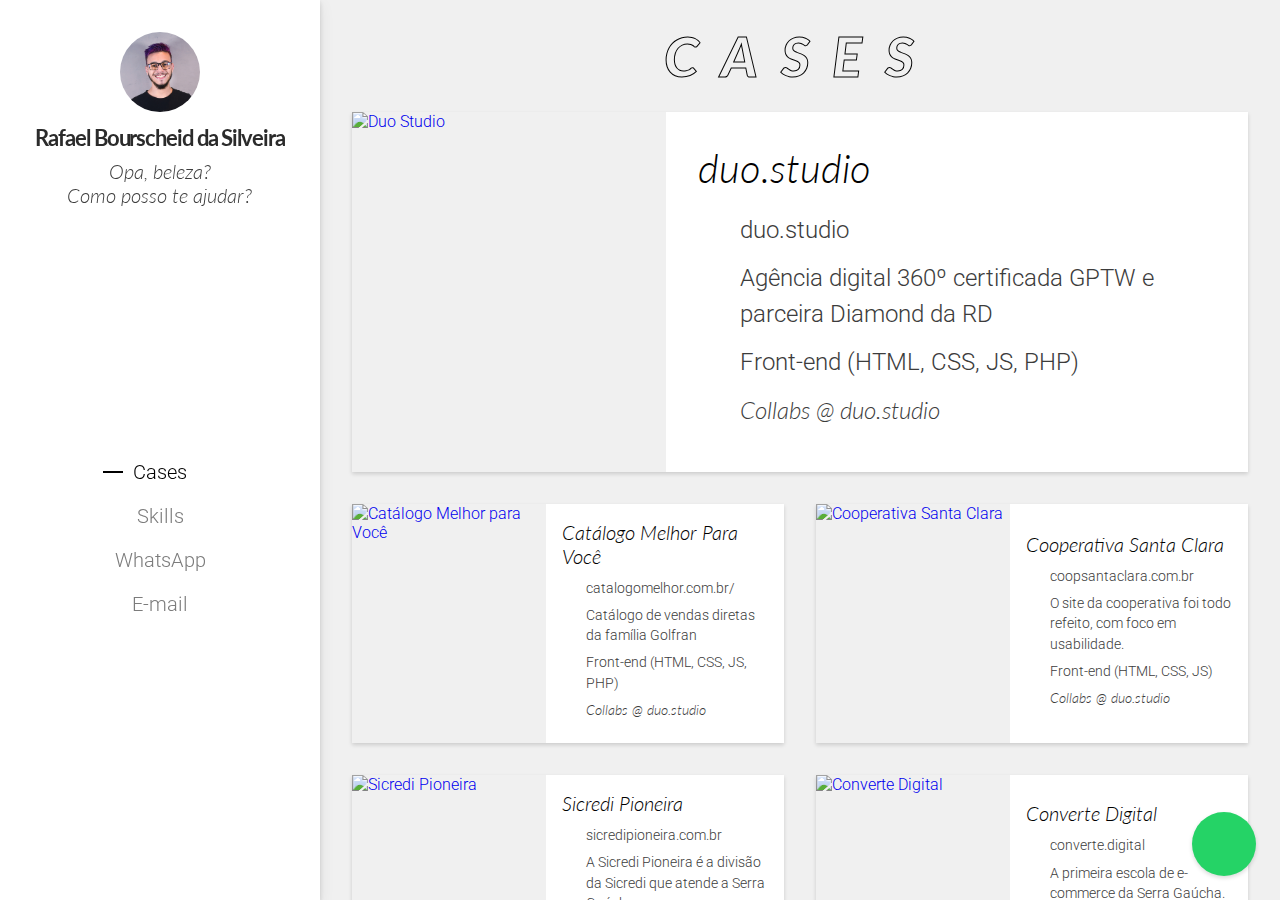
==== index.html @ 067fb066 "first commit: versão inicial, desktop" ====
<!DOCTYPE html>
<html lang="en-US" prefix="og: http://ogp.me/ns#">
<head>

	<title>Rafael Silveira | Desenvolvedor web freelance</title>

	<meta http-equiv="content-type" content="text/html; charset=UTF-8">
	<meta charset="UTF-8">
	<meta http-equiv="X-UA-Compatible" content="IE=edge,chrome=1">
	<meta name="HandheldFriendly" content="True">
	<meta name="apple-touch-fullscreen" content="yes" />
	<meta name="MobileOptimized" content="320">
	<meta name="viewport" content="width=device-width, initial-scale=1">
	<meta name="keywords" content="Rafael Bourscheid da Silveira desenvolvedor web front frontend seo freela freelance freelancer programador sites html css" />
	<meta name="description" content="Opa, tudo certo? Eu desenvolvo sites.">
	<meta name="theme-color" content="#ffffff"> <!-- Muda a cor do cabeçalho (relógio, bateria, url, ...) no mobile, por enquanto só no chrome para android. Mudar de acordo com a cor do header! -->


	<!-- opengraph (facebook, linkedin, whatsapp) -->
	<meta property="og:locale" content="pt_BR" />
	<meta property="og:type" content="website" />
	<meta property="og:title" content="Rafael Silveira | Desenvolvedor web freelance" />
	<meta property="og:url" content="http://www.bsrafael.github.io" />
	<meta property="og:site_name" content="Rafael Silveira | Desenvolvedor web freelance" />
	<meta property="og:image" content="http://www.bsrafael.github.io/img/avatar.png" />
	<meta property="og:description" content="Opa, tudo certo? Eu desenvolvo sites.">

	<!-- twitter -->
	<meta name="twitter:card" content="summary_large_image"> <!-- padrão -->
	<meta name="twitter:title" content="Rafael Silveira | Desenvolvedor web freelance" />
	<meta name="twitter:description" content="Opa, tudo certo? Eu desenvolvo sites." />
	<meta name="twitter:url" content="http://www.bsrafael.github.io" />
	<meta name="twitter:image" content="http://www.bsrafael.github.io/img/avatar.png">

	<!-- fontes: google ou https://transfonter.org/ (gera os @import)-->
	<link href="https://fonts.googleapis.com/css?family=Roboto:300,700|Lato:300i,700,900i&display=swap" rel="stylesheet">
	<link rel="stylesheet" href="https://use.fontawesome.com/releases/v5.8.1/css/all.css" integrity="sha384-50oBUHEmvpQ+1lW4y57PTFmhCaXp0ML5d60M1M7uH2+nqUivzIebhndOJK28anvf" crossorigin="anonymous">
	<link rel="stylesheet" href="css/style.css">
	<link href="img/favicon.png" rel="shortcut icon" type="image/x-icon" />


	<script src="https://code.jquery.com/jquery-3.3.1.min.js" integrity="sha256-FgpCb/KJQlLNfOu91ta32o/NMZxltwRo8QtmkMRdAu8=" crossorigin="anonymous"></script>

</head>
<body>

	<header>
		<nav class="flexmenu">
			<a class="me" onclick="navTo('home')">
				<img src="img/eu.jpg" alt="Rafael Bourscheid da Silveira" class="me__picture">
				<div class="me__content">
					<h1 class="me__name">Rafael Bourscheid da Silveira</h1>
					<p class="me__info">Opa, beleza? <br/>Como posso te ajudar?</p>
				</div>
			</a>
			<div class="main-menu">
				<a onclick="navTo('cases')" class="menu-item active">Cases</a>
				<a onclick="navTo('skills')" class="menu-item">Skills</a>
				<!-- <a onclick="navTo('blog')" class="menu-item">Blog</a> -->
				<!-- <a onclick="navTo('calculadora')" class="menu-item">Simule seu job</a> -->
				<!-- <a onclick="navTo('contato')" class="menu-item">Fale comigo</a> -->
				<a href="https://wa.me/5554996830505?text=Olá%20Rafa,%20acessei%20seu%20site%20e..." target="_blank" class="menu-item">WhatsApp</a>
				<a href="mailto:rafaelbs159@gmail.com" target="_blank" class="menu-item">E-mail</a>
			</div>
			<div class="socials">
				<a href="https://github.com/bsrafael/" target="_blank" rel="noopener noreferrer" class="social"><i class="fab fa-github"></i></a>
				<a href="https://www.linkedin.com/in/bsrafael/" target="_blank" rel="noopener noreferrer" class="social"><i class="fab fa-linkedin-in"></i></a>
				<a href="https://wa.me/5554996830505?text=Olá%20Rafa,%20acessei%20seu%20site%20e..." target="_blank" rel="noopener noreferrer" class="social"><i class="fab fa-whatsapp"></i></a>
				<a href="mailto:rafaelbs159@gmail.com" class="social"><i class="fas fa-envelope"></i></a>
			</div>
		</nav>
		
	</header>


	<main class="content-bg">

		<section id="cases" class="content-tab cases active">
			<h2 class="title">Cases</h2>
			<!-- <div class="filters">
				<button class="filter active">Todos</button>
				<button class="filter">Sites institucionais</button>
				<button class="filter">eCommerce</button>
				<button class="filter">Blogs</button>
			</div> -->
			<div class="grid">
				<a href="https://duo.studio/" target="_blank" class="case grid-item first">
					<div class="grid-item__picture">
						<img src="https://duo.studio/img/avatar.jpg" alt="Duo Studio">
					</div>
					<div class="grid-item__content">
						<h3 class="grid-item__title">duo.studio</h3>
						<div class="grid-item__text">
							<p class="text__item"><i class="fas fa-globe"></i> duo.studio</p>
							<p class="text__item"><i class="far fa-comment-dots"></i> Agência digital 360º certificada GPTW e parceira Diamond da RD</p>
							<p class="text__item"><i class="fas fa-code"></i> Front-end (HTML, CSS, JS, PHP) </p>
							<p class="text__item"><i class="fas fa-map-pin"></i> <small>Collabs @ duo.studio</small></p>
						</div>
					</div>
				</a>

				<a href="https://duo.studio/" target="_blank" class="case grid-item">
					<div class="grid-item__picture">
						<img src="https://www.catalogomelhor.com.br/img/avatar.png" alt="Catálogo Melhor para Você">
					</div>
					<div class="grid-item__content">
						<h3 class="grid-item__title">Catálogo Melhor Para Você</h3>
						<div class="grid-item__text">
							<p class="text__item"><i class="fas fa-globe"></i> catalogomelhor.com.br/</p>
							<p class="text__item"><i class="far fa-comment-dots"></i> Catálogo de vendas diretas da família Golfran</p>
							<p class="text__item"><i class="fas fa-code"></i> Front-end (HTML, CSS, JS, PHP) </p>
							<p class="text__item"><i class="fas fa-map-pin"></i> <small>Collabs @ duo.studio</small></p>
						</div>
					</div>
				</a>

				
				<a href="http://coopsantaclara.com.br/" class="case grid-item">
					<div class="grid-item__picture">
						<img src="http://coopsantaclara.com.br/img/avatar.jpg" alt="Cooperativa Santa Clara">
					</div>
					<div class="grid-item__content">
						<h3 class="grid-item__title">Cooperativa Santa Clara</h3>
						<div class="grid-item__text">
							<p class="text__item"><i class="fas fa-globe"></i> coopsantaclara.com.br</p>
							<p class="text__item"><i class="far fa-comment-dots"></i> O site da cooperativa foi todo refeito, com foco em usabilidade. </p>
							<p class="text__item"><i class="fas fa-code"></i> Front-end (HTML, CSS, JS) </p>
							<p class="text__item"><i class="fas fa-map-pin"></i> <small>Collabs @ duo.studio</small></p>
						</div>
					</div>
				</a>
				
				<a href="https://sicredipioneira.com.br" class="case grid-item">
					<div class="grid-item__picture">
						<img src="https://sicredipioneira.com.br/img/avatar.jpg" alt="Sicredi Pioneira">
					</div>
					<div class="grid-item__content">
						<h3 class="grid-item__title">Sicredi Pioneira</h3>
						<div class="grid-item__text">
							<p class="text__item"><i class="fas fa-globe"></i> sicredipioneira.com.br</p>
							<p class="text__item"><i class="far fa-comment-dots"></i> A Sicredi Pioneira é a divisão da Sicredi que atende a Serra Gaúcha. </p>
							<p class="text__item"><i class="fas fa-code"></i> Front-end (HTML, CSS, JS) </p>
							<p class="text__item"><i class="fas fa-map-pin"></i> <small>Collabs @ duo.studio</small></p>
						</div>
					</div>
				</a>

				<a href="http://converte.digital/" class="case grid-item">
					<div class="grid-item__picture">
						<img src="http://converte.digital/img/avatar.png" alt="Converte Digital">
					</div>
					<div class="grid-item__content">
						<h3 class="grid-item__title">Converte Digital</h3>
						<div class="grid-item__text">
							<p class="text__item"><i class="fas fa-globe"></i> converte.digital</p>
							<p class="text__item"><i class="far fa-comment-dots"></i> A primeira escola de e-commerce da Serra Gaúcha. </p>
							<p class="text__item"><i class="fas fa-code"></i> Front-end (HTML, CSS, JS) </p>
							<p class="text__item"><i class="fas fa-map-pin"></i> <small>Collabs @ duo.studio</small></p>
						</div>
					</div>
				</a>

				<a href="https://supercarros.cc" class="case grid-item">
					<div class="grid-item__picture">
						<img src="https://supercarros.cc/img/avatar.png" alt="Super Carros">
					</div>
					<div class="grid-item__content">
						<h3 class="grid-item__title">Super Carros</h3>
						<div class="grid-item__text">
							<p class="text__item"><i class="fas fa-globe"></i> supercarros.cc</p>
							<p class="text__item"><i class="far fa-comment-dots"></i> Museu moderno com carros esportivos, de luxo e de corrida. </p>
							<p class="text__item"><i class="fas fa-code"></i> Front-end (HTML, CSS, JS) </p>
							<p class="text__item"><i class="fas fa-map-pin"></i> <small>Collabs @ duo.studio</small></p>
						</div>
					</div>
				</a>

				<a href="https://github.com/bsrafael/Picstone" class="case grid-item">
					<div class="grid-item__picture">
						<img src="img/picstone.jpg" alt="Picstone">
					</div>
					<div class="grid-item__content">
						<h3 class="grid-item__title">App Picstone</h3>
						<div class="grid-item__text">
							<p class="text__item"><i class="fas fa-globe"></i> não publicado</p>
							<p class="text__item"><i class="far fa-comment-dots"></i> Deixe fotos únicas pelo mapa para outras pessoas encontrarem </p>
							<p class="text__item"><i class="fas fa-code"></i> Front-end (Java, Android) </p>
							<p class="text__item"><small>Inspirado nos Soapstones, do Dark Souls</small></p>
						</div>
					</div>
				</a>
				
			</div>
		</section>

		<section id="skills" class="content-tab skills" style="display: none">
			<h2 class="title">Skills</h2>

			<div class="resume">
				<div class="resume-item">
					<h3 class="subtitle">Perfil</h3>
					<div class="text">
						Tenho 22 anos, consigo com facilidade aprender uma nova ferramenta por conta própria. Também gosto bastante de entender as dores e dificuldades das pessoas para auxiliá-las como for possível.
					</div>
				</div>

				<div class="resume-item">
					<h3 class="subtitle">Conhecimento</h3>
					<div class="text">
						<ul>
							<li>Programação de projetos web a partir de especificação de layout, usando técnicas modernas de CSS3, HTML5, e Javascript;</li>
							<li>Criação de e-mails marketing que não quebram;</li>
							<li>Versionamento usando Git;</li>
							<li>Aplicativos Android usando Java;</li>
							<li>Processos de desenvolvimento e padrões de projeto de software;</li>
							<li>Conhecimento intermediário em C# e SQL, básico em Python e PHP.</li>
						</ul>
					</div>
				</div>

				<div class="resume-item">
					<h3 class="subtitle">Graduação</h3>
					<div class="text">
						<strong>Ciência da Computação</strong><br/>
						UCS - Universidade de Caxias do Sul<br/>
						<small>Em andamento, conclusão em 2021</small>
					</div>
				</div>
			</div>
			

		</section>


	</main>

	<footer class="floating-btns">
		<a href="https://wa.me/5554996830505?text=Olá%20Rafa,%20acessei%20seu%20site%20e..." target="_blank" rel="noopener noreferrer" class="floating-btn whatsapp">
			<i class="fab fa-whatsapp"></i>
		</a>
	</footer>

	<script type="text/javascript" src="js/jquery.mask.js"></script>
	<script type="text/javascript" src="js/main.js"></script>

	<script>
		var navigating = false;
		function navTo(target) {
			if ( navigating || $(event.target).hasClass('active') ) {
				return
			} 
			navigating = true;
			$('.menu-item').removeClass('active');
			$(event.target).addClass('active');
			$('.content-tab').fadeOut(function(){
				$('#' + target).fadeIn(function(){
					navigating = false;
				})
			})



		}
	
	</script>


</body>
</html>
---- css/style.css ----
/**
** VSCode? Recomendada a extensão "Better Comments"
** Cores do site:
**   Azul: #50afc1
**   Fontes: #2B2B2B;
** */

/**********************************************
**          Reset
** ********************************************/
body,div,dl,dt,dd,ul,ol,li,h1,h2,h3,h4,h5,h6,pre,form,fieldset,p,blockquote,hr,th,td {margin:0; padding:0;}
h3,h4,h5,h6 {font-weight:700;}
h1, h2 {font-weight:700;}
small {font-style: italic; font-size: inherit; font-weight: 300; font-family: 'Lato', sans-serif;}
html {-webkit-font-smoothing: antialiased;}
html {font-size: 100%; font-family: 'Roboto', sans-serif} /** Colocar com a fonte do google que tiver */
strong, b {font-weight:700;}
* {box-sizing: border-box;}
ul, ol{list-style: none;}
a {text-decoration: none;}
a, a:hover, a i, a:hover i, button, button:hover, button i, button:hover i{transition:all 0.5s ease;-moz-transition: all 0.5s ease;-webkit-transition: all 0.5s ease;-o-transition: all 0.5s ease;cursor: pointer;}
input, textarea, button{outline: none;border: 0;padding: 0;background: transparent; font: inherit;}
body {color: #2B2B2B; background: #FFFFFF; font-weight:300; letter-spacing: 0px;}
.clear {width: 100%; clear: both; display: block; height: 0px;}
img {max-width: 100%;height: auto;}
.hidden-desktop{display: none!important;}

/** Evita que o font-awesome trave o carregamento da página */
html.fa-events-icons-loading .fa-fw {display: inline-block;width: 1.28571429em;}
html.fa-events-icons-loading .fa-fw::before {content: "\00a0";}

/** muda aquele azul quando o usuário seleciona texto */
::selection{background: #50afc122}
/******  End of Reset  *******/


body{display: flex; height: 100vh;}
header{width: 20rem; }
.flexmenu{height: 100%; padding: 2rem; display: flex; flex-direction: column; align-items: center; justify-content: center; box-shadow: 0 2px 5px rgba(0,0,0,0.15), 0 5px 15px rgba(0,0,0,0.075); position: relative;}
main{width: calc(100% - 20rem); height: 100%; overflow-y: scroll;}
.me {position: relative; text-align: center;}
.me__picture {width: 5rem; height: 5rem; object-fit: cover; object-position: center; border-radius: 50%; display: block; margin: 0 auto 0.75rem;}
.me__content {}
.me__name {font-family: 'Lato', sans-serif; font-size: 1.375rem; letter-spacing: -0.05em; margin-bottom: 0.5rem;}
.me__info {font-family: 'Lato', sans-serif; font-size: 1.25rem; font-weight: 300; font-style: italic; color: #3c3c3c}

.main-menu {margin: auto; display: flex; flex-direction: column;align-items: center;justify-content: center;}
.menu-item {color: #7c7c7c; font-size: 1.25rem;margin: 0.5em; position: relative;}
.menu-item::before {content:''; width: 0; height: 2px; background: #000; position: absolute; left: -0.5em; top: calc(50% - 1px);}
.menu-item.active{color:#000}
.menu-item.active::before {width: 1em; left: -1.5em;}
.menu-item:hover{color:#000}

.socials {display: flex; align-items: center;}
.social {margin: 0 0.5rem;}
.social i{font-size: 1.25rem; color: #7c7c7c}


.floating-btns {position: fixed; bottom: 1.5rem; right: 1.5rem;}
.floating-btn {width: 4rem; height: 4rem; border-radius: 50%; display: flex; align-items: center; justify-content: center;}
.floating-btn i{font-size: 2.5rem;}
.floating-btn.whatsapp{background: #25D366; animation: bouncing 1s linear infinite alternate-reverse; box-shadow: 0 2px 4px rgba(0,0,0,0.15); }
.floating-btn.whatsapp i{color: #fff; }
.floating-btn:hover{filter: brightness(125%);}

@keyframes bouncing {
    from {
        transform: translateY(-10%);
    }
    to {
        transform: translateY(10%);
    }
}


.content-bg{background: #f0f0f0;}
.content-tab {padding: 2rem}

.title {font-size: 3.5rem; line-height: 0.85em; font-family: 'Lato', sans-serif; font-weight: 900; text-align: center; margin-bottom: 2rem; position: relative; color: #000; -webkit-text-fill-color: transparent; -webkit-text-stroke: 1px #000; text-transform: uppercase; font-style: italic; letter-spacing: 0.4em;}

.filters {display: flex; flex-wrap: wrap; align-items: flex-start; margin-bottom: 1rem;}
.filter {font-size: 0.75rem; background: #7c7c7c; color: #fff; padding: 0.25em 0.5em; margin-right: 0.5rem;}
.filter.active{background: #000; color: #fff;}
.filter:hover{background:#3c3c3c}
.grid {display: grid; grid-template-columns: 1fr 1fr; gap: 2rem}
.case {}

.grid-item {position: relative; display: flex; align-items: stretch; box-shadow: 0 2px 4px rgba(0,0,0,0.15);}
.grid-item__picture {width: 45%; position: relative; overflow: hidden; flex-shrink: 0;}
.grid-item__picture img{width: 100%; height: 100%; position: absolute; top: 0; left: 0; object-fit: cover; object-position: center; transition: all 1s ease;}
.grid-item__picture::after{content:''; width: 100%; display: block; padding-bottom: 100%;}
.grid-item__content {padding: 1rem; background: #fff; height: 100%; display: flex; flex-direction: column; align-items: flex-start; justify-content: center; position: relative; flex-grow: 1}
.grid-item__title {font-size: 1.25rem; font-family: 'Lato', sans-serif; margin-bottom: 0.5em; color: #000; font-weight: 300;font-style: italic;}
.grid-item__text {font-size: 0.85rem; color: #3c3c3c; line-height: 1.5em;}
.text__item{display: flex; margin-bottom: 0.5em;}
.text__item i{color: #000; width: 1.5em; text-align: center; margin-right: 0.25em; flex-shrink: 0; padding-top: 0.25em; color: #000;}

.grid-item__content::before, .grid-item__content::after{content:''; position: absolute; right: 0; width: 0; height: 0; border-right: 2px solid #000; transition: all 0.5s ease; opacity: 0;}
.grid-item__content::before{border-top: 2px solid #000; top: 0;}
.grid-item__content::after{border-bottom: 2px solid #000; bottom: 0;}
.grid-item:hover .grid-item__content::before, .grid-item:hover .grid-item__content::after{width: 2rem; height: 2rem; opacity: 1;}
.grid-item:hover .grid-item__picture img{transform: scale(1.1);}

.grid-item.first{grid-column: 1 / -1;}
.grid-item.first .grid-item__picture{width: 35%}
.grid-item.first .grid-item__content{padding: 2rem;}
.grid-item.first .grid-item__title{font-size: 2.5rem}
.grid-item.first .grid-item__text{font-size: 1.5rem}


/*** Skills ***/
.resume {display: grid; gap: 2rem}

.resume-item {background: #fff; padding: 2rem; box-shadow: 0 2px 4px rgba(0,0,0,0.15);}

.subtitle {font-size: 2.5rem; margin-bottom: 0.5em; color: #000; font-weight: 300; font-style: italic; font-family: 'Lato', sans-serif;}
.text {font-size: 1.15rem; line-height: 1.73em; ;}
.text ul, .text ol { padding-left: 2rem; border-left: 2px solid #000;}
.text ul li { list-style: disc;}
.text ol li {list-style: decimal;}
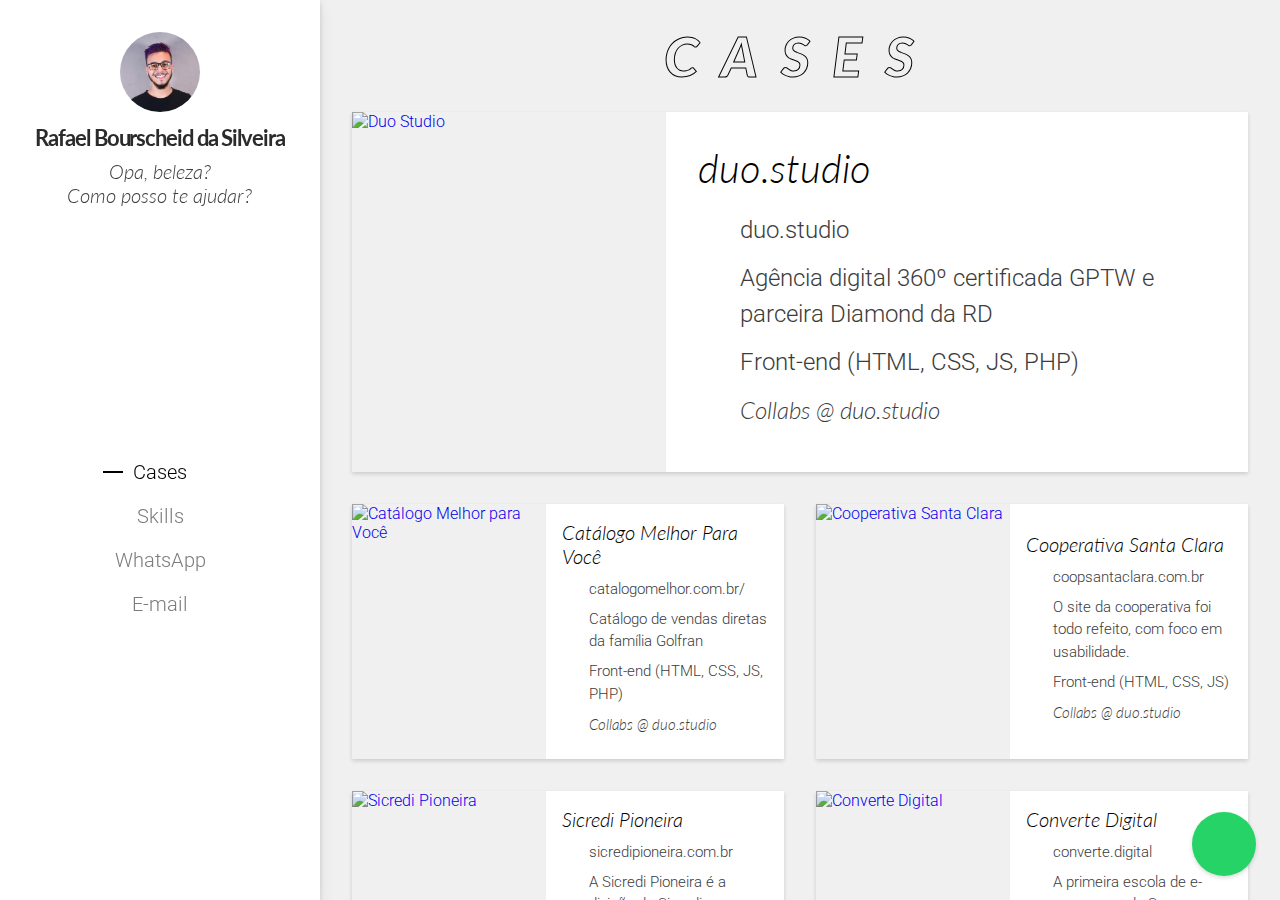
==== commit a499ae23: "Pequenas melhorias" ====
--- a/index.html
+++ b/index.html
@@ -1,9 +1,9 @@
 
 <!DOCTYPE html>
-<html lang="en-US" prefix="og: http://ogp.me/ns#">
+<html lang="en-US" prefix="og: https://ogp.me/ns#">
 <head>
 
-	<title>Rafael Silveira | Desenvolvedor web freelance</title>
+	<title>Rafael Bourscheid da Silveira | Desenvolvedor web</title>
 
 	<meta http-equiv="content-type" content="text/html; charset=UTF-8">
 	<meta charset="UTF-8">
@@ -14,24 +14,24 @@
 	<meta name="viewport" content="width=device-width, initial-scale=1">
 	<meta name="keywords" content="Rafael Bourscheid da Silveira desenvolvedor web front frontend seo freela freelance freelancer programador sites html css" />
 	<meta name="description" content="Opa, tudo certo? Eu desenvolvo sites.">
-	<meta name="theme-color" content="#ffffff"> <!-- Muda a cor do cabeçalho (relógio, bateria, url, ...) no mobile, por enquanto só no chrome para android. Mudar de acordo com a cor do header! -->
+	<meta name="theme-color" content="#000000"> <!-- Muda a cor do cabeçalho (relógio, bateria, url, ...) no mobile, por enquanto só no chrome para android. Mudar de acordo com a cor do header! -->
 
 
 	<!-- opengraph (facebook, linkedin, whatsapp) -->
 	<meta property="og:locale" content="pt_BR" />
 	<meta property="og:type" content="website" />
 	<meta property="og:title" content="Rafael Silveira | Desenvolvedor web freelance" />
-	<meta property="og:url" content="http://www.bsrafael.github.io" />
+	<meta property="og:url" content="https://www.bsrafael.github.io" />
 	<meta property="og:site_name" content="Rafael Silveira | Desenvolvedor web freelance" />
-	<meta property="og:image" content="http://www.bsrafael.github.io/img/avatar.png" />
+	<meta property="og:image" content="https://www.bsrafael.github.io/img/eu.jpg" />
 	<meta property="og:description" content="Opa, tudo certo? Eu desenvolvo sites.">
 
 	<!-- twitter -->
 	<meta name="twitter:card" content="summary_large_image"> <!-- padrão -->
 	<meta name="twitter:title" content="Rafael Silveira | Desenvolvedor web freelance" />
 	<meta name="twitter:description" content="Opa, tudo certo? Eu desenvolvo sites." />
-	<meta name="twitter:url" content="http://www.bsrafael.github.io" />
-	<meta name="twitter:image" content="http://www.bsrafael.github.io/img/avatar.png">
+	<meta name="twitter:url" content="https://www.bsrafael.github.io" />
+	<meta name="twitter:image" content="https://www.bsrafael.github.io/img/eu.jpg">
 
 	<!-- fontes: google ou https://transfonter.org/ (gera os @import)-->
 	<link href="https://fonts.googleapis.com/css?family=Roboto:300,700|Lato:300i,700,900i&display=swap" rel="stylesheet">
@@ -47,13 +47,13 @@
 
 	<header>
 		<nav class="flexmenu">
-			<a class="me" onclick="navTo('home')">
+			<div class="me">
 				<img src="img/eu.jpg" alt="Rafael Bourscheid da Silveira" class="me__picture">
 				<div class="me__content">
 					<h1 class="me__name">Rafael Bourscheid da Silveira</h1>
 					<p class="me__info">Opa, beleza? <br/>Como posso te ajudar?</p>
 				</div>
-			</a>
+			</div>
 			<div class="main-menu">
 				<a onclick="navTo('cases')" class="menu-item active">Cases</a>
 				<a onclick="navTo('skills')" class="menu-item">Skills</a>
@@ -70,6 +70,8 @@
 				<a href="mailto:rafaelbs159@gmail.com" class="social"><i class="fas fa-envelope"></i></a>
 			</div>
 		</nav>
+
+		<button id="menu-toggle" title="Abrir menu" onclick="toggleMenu()"><span></span></button>
 		
 	</header>
 
@@ -116,7 +118,7 @@
 				</a>
 
 				
-				<a href="http://coopsantaclara.com.br/" class="case grid-item">
+				<a href="https://coopsantaclara.com.br/" class="case grid-item">
 					<div class="grid-item__picture">
 						<img src="http://coopsantaclara.com.br/img/avatar.jpg" alt="Cooperativa Santa Clara">
 					</div>
@@ -146,9 +148,9 @@
 					</div>
 				</a>
 
-				<a href="http://converte.digital/" class="case grid-item">
-					<div class="grid-item__picture">
-						<img src="http://converte.digital/img/avatar.png" alt="Converte Digital">
+				<a href="https://converte.digital/" class="case grid-item">
+					<div class="grid-item__picture">
+						<img src="https://converte.digital/img/avatar.png" alt="Converte Digital">
 					</div>
 					<div class="grid-item__content">
 						<h3 class="grid-item__title">Converte Digital</h3>
@@ -241,29 +243,8 @@
 		</a>
 	</footer>
 
-	<script type="text/javascript" src="js/jquery.mask.js"></script>
 	<script type="text/javascript" src="js/main.js"></script>
 
-	<script>
-		var navigating = false;
-		function navTo(target) {
-			if ( navigating || $(event.target).hasClass('active') ) {
-				return
-			} 
-			navigating = true;
-			$('.menu-item').removeClass('active');
-			$(event.target).addClass('active');
-			$('.content-tab').fadeOut(function(){
-				$('#' + target).fadeIn(function(){
-					navigating = false;
-				})
-			})
-
-
-
-		}
-	
-	</script>
 
 
 </body>
--- a/css/style.css
+++ b/css/style.css
@@ -25,6 +25,8 @@
 img {max-width: 100%;height: auto;}
 .hidden-desktop{display: none!important;}
 
+#menu-toggle{display: none}
+
 /** Evita que o font-awesome trave o carregamento da página */
 html.fa-events-icons-loading .fa-fw {display: inline-block;width: 1.28571429em;}
 html.fa-events-icons-loading .fa-fw::before {content: "\00a0";}
@@ -46,7 +48,7 @@
 
 .main-menu {margin: auto; display: flex; flex-direction: column;align-items: center;justify-content: center;}
 .menu-item {color: #7c7c7c; font-size: 1.25rem;margin: 0.5em; position: relative;}
-.menu-item::before {content:''; width: 0; height: 2px; background: #000; position: absolute; left: -0.5em; top: calc(50% - 1px);}
+.menu-item::before {content:''; width: 0; height: 2px; background: #000; position: absolute; left: -0.5em; top: calc(50% - 1px); transition: all 0.5s ease;}
 .menu-item.active{color:#000}
 .menu-item.active::before {width: 1em; left: -1.5em;}
 .menu-item:hover{color:#000}
@@ -54,6 +56,7 @@
 .socials {display: flex; align-items: center;}
 .social {margin: 0 0.5rem;}
 .social i{font-size: 1.25rem; color: #7c7c7c}
+.social:hover i{color: #000}
 
 
 .floating-btns {position: fixed; bottom: 1.5rem; right: 1.5rem;}
@@ -74,7 +77,7 @@
 
 
 .content-bg{background: #f0f0f0;}
-.content-tab {padding: 2rem}
+.content-tab {padding: 2rem 2rem 4.5rem}
 
 .title {font-size: 3.5rem; line-height: 0.85em; font-family: 'Lato', sans-serif; font-weight: 900; text-align: center; margin-bottom: 2rem; position: relative; color: #000; -webkit-text-fill-color: transparent; -webkit-text-stroke: 1px #000; text-transform: uppercase; font-style: italic; letter-spacing: 0.4em;}
 
@@ -91,7 +94,7 @@
 .grid-item__picture::after{content:''; width: 100%; display: block; padding-bottom: 100%;}
 .grid-item__content {padding: 1rem; background: #fff; height: 100%; display: flex; flex-direction: column; align-items: flex-start; justify-content: center; position: relative; flex-grow: 1}
 .grid-item__title {font-size: 1.25rem; font-family: 'Lato', sans-serif; margin-bottom: 0.5em; color: #000; font-weight: 300;font-style: italic;}
-.grid-item__text {font-size: 0.85rem; color: #3c3c3c; line-height: 1.5em;}
+.grid-item__text {font-size: 0.9375rem; color: #3c3c3c; line-height: 1.5em;}
 .text__item{display: flex; margin-bottom: 0.5em;}
 .text__item i{color: #000; width: 1.5em; text-align: center; margin-right: 0.25em; flex-shrink: 0; padding-top: 0.25em; color: #000;}
 
@@ -110,11 +113,67 @@
 
 /*** Skills ***/
 .resume {display: grid; gap: 2rem}
-
 .resume-item {background: #fff; padding: 2rem; box-shadow: 0 2px 4px rgba(0,0,0,0.15);}
-
 .subtitle {font-size: 2.5rem; margin-bottom: 0.5em; color: #000; font-weight: 300; font-style: italic; font-family: 'Lato', sans-serif;}
 .text {font-size: 1.15rem; line-height: 1.73em; ;}
 .text ul, .text ol { padding-left: 2rem; border-left: 2px solid #000;}
 .text ul li { list-style: disc;}
 .text ol li {list-style: decimal;}
+
+
+@media only screen and (min-width: 1640px) {
+    html{font-size: 18px}
+}
+
+@media only screen and (max-width: 1200px) {
+    header.active #menu-toggle{box-shadow: 0 2px 5px rgba(0,0,0,0.15);}
+    #menu-toggle{display: block;padding: 1rem;position: fixed;top: 1rem;right: 1.5rem;z-index: 1000;background:#fff;}
+    #menu-toggle span{border-top: 2px solid #000; border-bottom: 2px solid #000; display: block; width: 1.5rem; height: 1.5rem;transition: border-color 0.5s ease;}
+    #menu-toggle span::before, #menu-toggle span::after{content: ''; width: calc(100% - 1rem); height: 2px; background: #000; position: absolute; top: calc(50% - 1px); left: 0.5rem; transition: transform 0.5s ease;}
+    #menu-toggle.active span{border-color: transparent;}
+    #menu-toggle.active span::before{transform: rotate(45deg);}
+    #menu-toggle.active span::after{transform: rotate(-45deg);}
+    body{flex-direction: column;}
+    header{padding: 1.5rem; width: 100%;}
+    main{width: 100%; height: auto; overflow: initial;}
+
+    .me{display: flex;align-items: center;justify-content: flex-start;text-align: left;}
+    .me__picture{margin: 0 0.75rem 0 0; width: 2.5rem; height: 2.5rem}
+    .me__name{font-size: 1.15rem; margin-bottom: 0;}
+    .me__info{font-size: 1rem;}
+    .me__info br{display: none;}
+    .flexmenu{position: fixed; top: 0; right: 0; width: 17.5rem; max-width: 85%; z-index: 100; background: #fff;}
+    .content-tab{padding: 1.5rem 1.5rem 4.5rem}
+    .resume, .grid{gap: 1.5rem}
+
+    
+}
+
+@media only screen and (max-width: 992px) {
+    .grid{grid-template-columns: 1fr;}
+    .grid-item__content, .grid-item.first .grid-item__content{padding: 1rem}
+    .grid-item__picture, .grid-item.first .grid-item__picture{width: 33%}
+    .grid-item__title, .grid-item.first .grid-item__title{font-size: 1.15rem;}
+    .grid-item__text, .grid-item.first .grid-item__text{font-size: 0.85rem;}
+}
+
+@media only screen and (max-width: 576px) {
+    header{padding: 1rem}
+    #menu-toggle{top: 0; right: 0;}
+    .grid-item{flex-direction: column;}
+    .grid-item__content, .grid-item__picture{width: 100% !important;}
+    .grid-item__title, .grid-item.first .grid-item__title{font-size: 1.25rem;}
+    .grid-item__text, .grid-item.first .grid-item__text{font-size: 1rem;}
+    
+    
+    .me{flex-direction: column;}
+    .me__picture{margin-right: 0; margin-bottom: 0.5rem; width: 3rem; height: 3rem}
+    .me__info{font-size: 0.9375rem; text-align: center;}
+    .title{font-size: 2.5rem; margin-bottom: 1rem;}
+    .subtitle{font-size: 1.5rem;}
+    .resume-item{padding: 1rem}
+
+    .content-tab{padding: 1rem 1rem 4.5rem}
+
+    .text{font-size: 1rem}
+}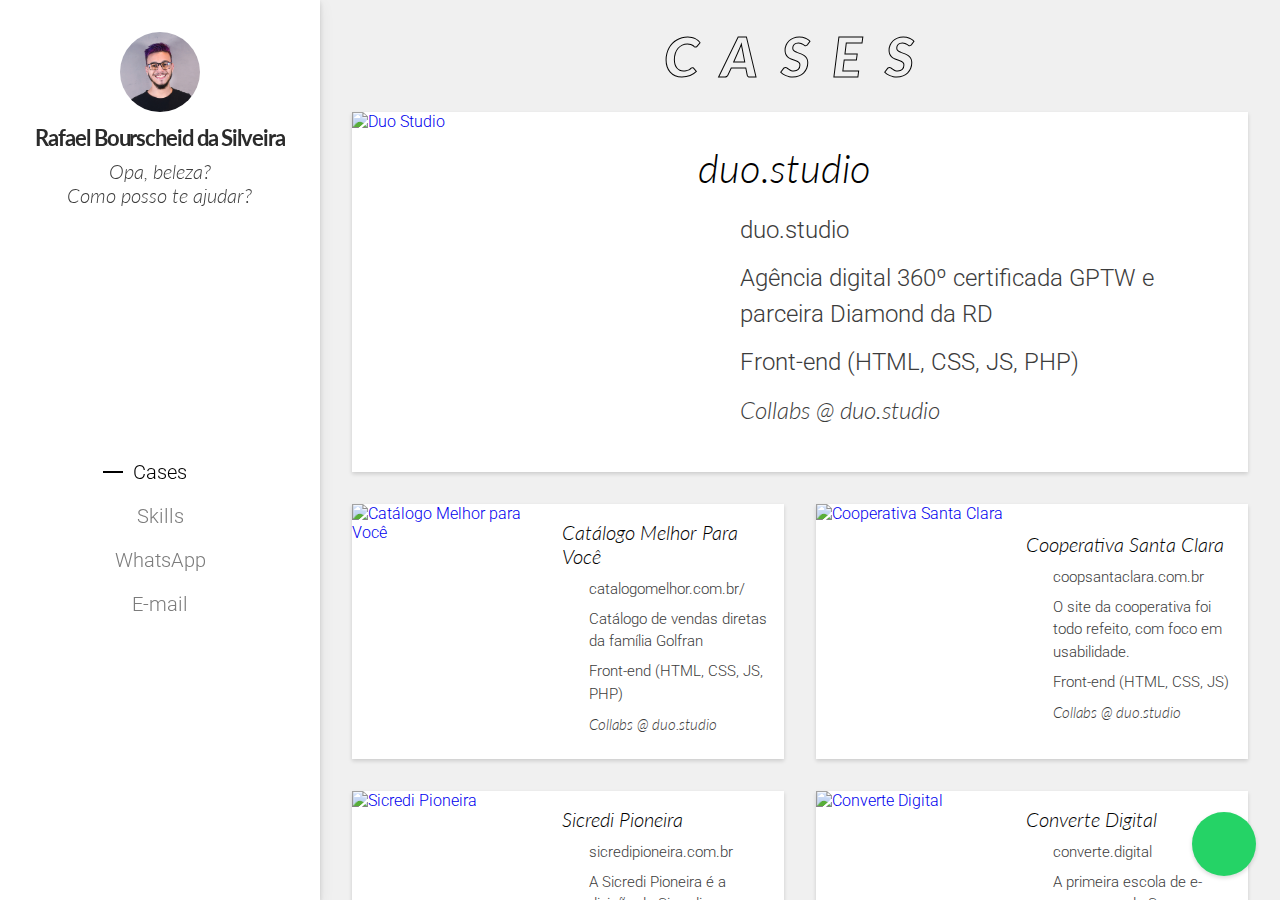
==== commit c117827c: "Minor fix" ====
--- a/index.html
+++ b/index.html
@@ -1,6 +1,6 @@
 
 <!DOCTYPE html>
-<html lang="en-US" prefix="og: https://ogp.me/ns#">
+<html lang="pt-BR" prefix="og: https://ogp.me/ns#">
 <head>
 
 	<title>Rafael Bourscheid da Silveira | Desenvolvedor web</title>
@@ -12,7 +12,7 @@
 	<meta name="apple-touch-fullscreen" content="yes" />
 	<meta name="MobileOptimized" content="320">
 	<meta name="viewport" content="width=device-width, initial-scale=1">
-	<meta name="keywords" content="Rafael Bourscheid da Silveira desenvolvedor web front frontend seo freela freelance freelancer programador sites html css" />
+	<meta name="keywords" content="Rafael Bourscheid da Silveira desenvolvedor web front frontend seo freela freelance freelancer programador site app landing page aplicativo landingpage sites javascript jquery html css" />
 	<meta name="description" content="Opa, tudo certo? Eu desenvolvo sites.">
 	<meta name="theme-color" content="#000000"> <!-- Muda a cor do cabeçalho (relógio, bateria, url, ...) no mobile, por enquanto só no chrome para android. Mudar de acordo com a cor do header! -->
 
@@ -36,7 +36,7 @@
 	<!-- fontes: google ou https://transfonter.org/ (gera os @import)-->
 	<link href="https://fonts.googleapis.com/css?family=Roboto:300,700|Lato:300i,700,900i&display=swap" rel="stylesheet">
 	<link rel="stylesheet" href="https://use.fontawesome.com/releases/v5.8.1/css/all.css" integrity="sha384-50oBUHEmvpQ+1lW4y57PTFmhCaXp0ML5d60M1M7uH2+nqUivzIebhndOJK28anvf" crossorigin="anonymous">
-	<link rel="stylesheet" href="css/style.css">
+	<link rel="stylesheet" href="css/style.css?v=1.0.0">
 	<link href="img/favicon.png" rel="shortcut icon" type="image/x-icon" />
 
 
@@ -87,7 +87,7 @@
 				<button class="filter">Blogs</button>
 			</div> -->
 			<div class="grid">
-				<a href="https://duo.studio/" target="_blank" class="case grid-item first">
+				<a href="https://duo.studio/" target="blank" class="case grid-item first">
 					<div class="grid-item__picture">
 						<img src="https://duo.studio/img/avatar.jpg" alt="Duo Studio">
 					</div>
@@ -97,12 +97,12 @@
 							<p class="text__item"><i class="fas fa-globe"></i> duo.studio</p>
 							<p class="text__item"><i class="far fa-comment-dots"></i> Agência digital 360º certificada GPTW e parceira Diamond da RD</p>
 							<p class="text__item"><i class="fas fa-code"></i> Front-end (HTML, CSS, JS, PHP) </p>
-							<p class="text__item"><i class="fas fa-map-pin"></i> <small>Collabs @ duo.studio</small></p>
-						</div>
-					</div>
-				</a>
-
-				<a href="https://duo.studio/" target="_blank" class="case grid-item">
+							<p class="text__item"><i class="fas fa-map-marker-alt"></i> <small>Collabs @ duo.studio</small></p>
+						</div>
+					</div>
+				</a>
+
+				<a href="https://www.catalogomelhor.com.br" target="blank" class="case grid-item">
 					<div class="grid-item__picture">
 						<img src="https://www.catalogomelhor.com.br/img/avatar.png" alt="Catálogo Melhor para Você">
 					</div>
@@ -112,13 +112,13 @@
 							<p class="text__item"><i class="fas fa-globe"></i> catalogomelhor.com.br/</p>
 							<p class="text__item"><i class="far fa-comment-dots"></i> Catálogo de vendas diretas da família Golfran</p>
 							<p class="text__item"><i class="fas fa-code"></i> Front-end (HTML, CSS, JS, PHP) </p>
-							<p class="text__item"><i class="fas fa-map-pin"></i> <small>Collabs @ duo.studio</small></p>
+							<p class="text__item"><i class="fas fa-map-marker-alt"></i> <small>Collabs @ duo.studio</small></p>
 						</div>
 					</div>
 				</a>
 
 				
-				<a href="https://coopsantaclara.com.br/" class="case grid-item">
+				<a href="http://coopsantaclara.com.br/" target="blank" class="case grid-item">
 					<div class="grid-item__picture">
 						<img src="http://coopsantaclara.com.br/img/avatar.jpg" alt="Cooperativa Santa Clara">
 					</div>
@@ -128,12 +128,12 @@
 							<p class="text__item"><i class="fas fa-globe"></i> coopsantaclara.com.br</p>
 							<p class="text__item"><i class="far fa-comment-dots"></i> O site da cooperativa foi todo refeito, com foco em usabilidade. </p>
 							<p class="text__item"><i class="fas fa-code"></i> Front-end (HTML, CSS, JS) </p>
-							<p class="text__item"><i class="fas fa-map-pin"></i> <small>Collabs @ duo.studio</small></p>
+							<p class="text__item"><i class="fas fa-map-marker-alt"></i> <small>Collabs @ duo.studio</small></p>
 						</div>
 					</div>
 				</a>
 				
-				<a href="https://sicredipioneira.com.br" class="case grid-item">
+				<a href="https://sicredipioneira.com.br" target="blank" class="case grid-item">
 					<div class="grid-item__picture">
 						<img src="https://sicredipioneira.com.br/img/avatar.jpg" alt="Sicredi Pioneira">
 					</div>
@@ -143,12 +143,12 @@
 							<p class="text__item"><i class="fas fa-globe"></i> sicredipioneira.com.br</p>
 							<p class="text__item"><i class="far fa-comment-dots"></i> A Sicredi Pioneira é a divisão da Sicredi que atende a Serra Gaúcha. </p>
 							<p class="text__item"><i class="fas fa-code"></i> Front-end (HTML, CSS, JS) </p>
-							<p class="text__item"><i class="fas fa-map-pin"></i> <small>Collabs @ duo.studio</small></p>
-						</div>
-					</div>
-				</a>
-
-				<a href="https://converte.digital/" class="case grid-item">
+							<p class="text__item"><i class="fas fa-map-marker-alt"></i> <small>Collabs @ duo.studio</small></p>
+						</div>
+					</div>
+				</a>
+
+				<a href="https://converte.digital/" target="blank" class="case grid-item">
 					<div class="grid-item__picture">
 						<img src="https://converte.digital/img/avatar.png" alt="Converte Digital">
 					</div>
@@ -158,12 +158,12 @@
 							<p class="text__item"><i class="fas fa-globe"></i> converte.digital</p>
 							<p class="text__item"><i class="far fa-comment-dots"></i> A primeira escola de e-commerce da Serra Gaúcha. </p>
 							<p class="text__item"><i class="fas fa-code"></i> Front-end (HTML, CSS, JS) </p>
-							<p class="text__item"><i class="fas fa-map-pin"></i> <small>Collabs @ duo.studio</small></p>
-						</div>
-					</div>
-				</a>
-
-				<a href="https://supercarros.cc" class="case grid-item">
+							<p class="text__item"><i class="fas fa-map-marker-alt"></i> <small>Collabs @ duo.studio</small></p>
+						</div>
+					</div>
+				</a>
+
+				<a href="https://supercarros.cc" target="blank" class="case grid-item">
 					<div class="grid-item__picture">
 						<img src="https://supercarros.cc/img/avatar.png" alt="Super Carros">
 					</div>
@@ -173,12 +173,12 @@
 							<p class="text__item"><i class="fas fa-globe"></i> supercarros.cc</p>
 							<p class="text__item"><i class="far fa-comment-dots"></i> Museu moderno com carros esportivos, de luxo e de corrida. </p>
 							<p class="text__item"><i class="fas fa-code"></i> Front-end (HTML, CSS, JS) </p>
-							<p class="text__item"><i class="fas fa-map-pin"></i> <small>Collabs @ duo.studio</small></p>
-						</div>
-					</div>
-				</a>
-
-				<a href="https://github.com/bsrafael/Picstone" class="case grid-item">
+							<p class="text__item"><i class="fas fa-map-marker-alt"></i> <small>Collabs @ duo.studio</small></p>
+						</div>
+					</div>
+				</a>
+
+				<a href="https://github.com/bsrafael/Picstone" target="blank" class="case grid-item">
 					<div class="grid-item__picture">
 						<img src="img/picstone.jpg" alt="Picstone">
 					</div>
--- a/css/style.css
+++ b/css/style.css
@@ -88,7 +88,7 @@
 .grid {display: grid; grid-template-columns: 1fr 1fr; gap: 2rem}
 .case {}
 
-.grid-item {position: relative; display: flex; align-items: stretch; box-shadow: 0 2px 4px rgba(0,0,0,0.15);}
+.grid-item {position: relative; display: flex; align-items: stretch; box-shadow: 0 2px 4px rgba(0,0,0,0.15);background: #fff;}
 .grid-item__picture {width: 45%; position: relative; overflow: hidden; flex-shrink: 0;}
 .grid-item__picture img{width: 100%; height: 100%; position: absolute; top: 0; left: 0; object-fit: cover; object-position: center; transition: all 1s ease;}
 .grid-item__picture::after{content:''; width: 100%; display: block; padding-bottom: 100%;}
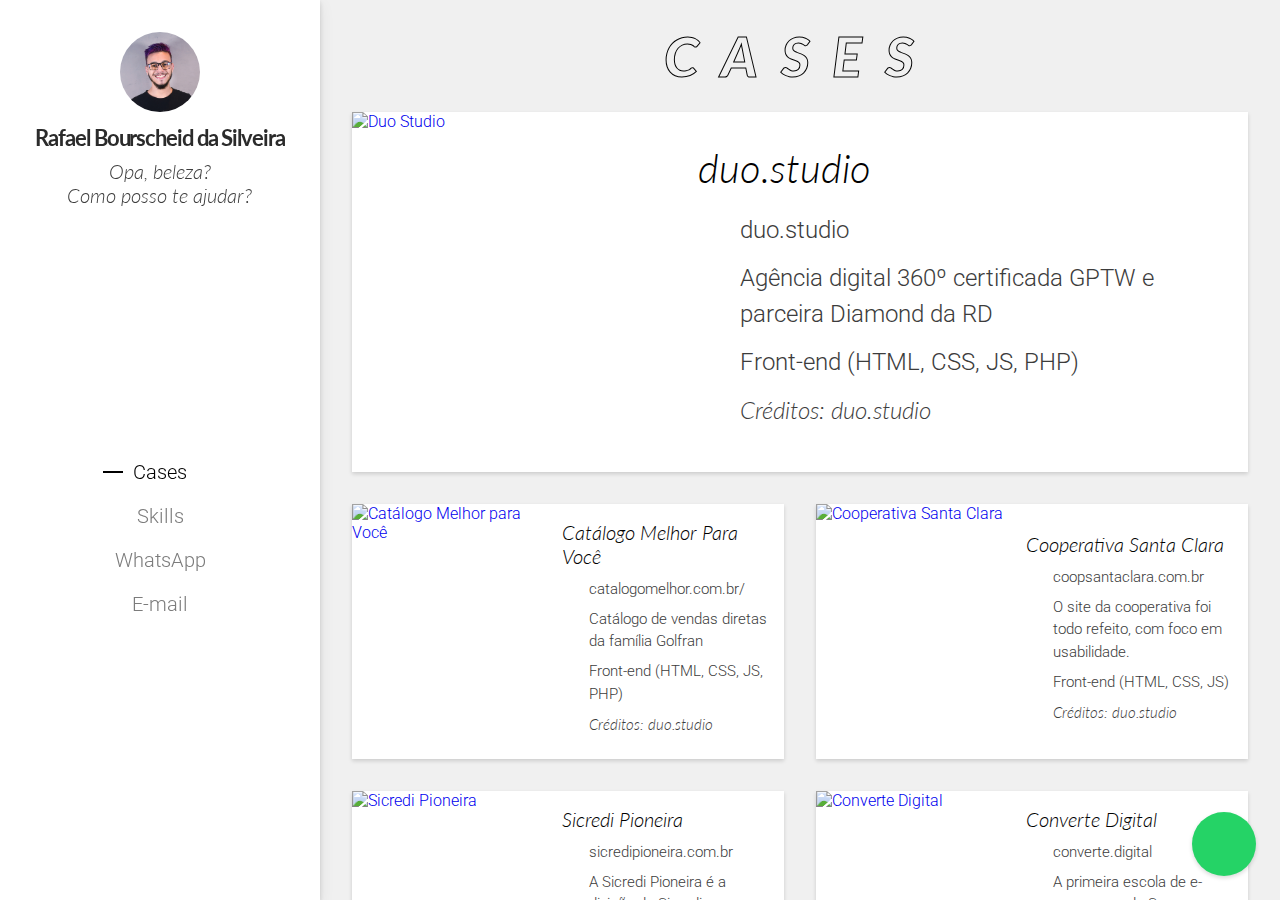
==== commit 881fbf36: "Ortografia" ====
--- a/index.html
+++ b/index.html
@@ -97,7 +97,7 @@
 							<p class="text__item"><i class="fas fa-globe"></i> duo.studio</p>
 							<p class="text__item"><i class="far fa-comment-dots"></i> Agência digital 360º certificada GPTW e parceira Diamond da RD</p>
 							<p class="text__item"><i class="fas fa-code"></i> Front-end (HTML, CSS, JS, PHP) </p>
-							<p class="text__item"><i class="fas fa-map-marker-alt"></i> <small>Collabs @ duo.studio</small></p>
+							<p class="text__item"><i class="fas fa-map-marker-alt"></i> <small>Créditos: duo.studio</small></p>
 						</div>
 					</div>
 				</a>
@@ -112,7 +112,7 @@
 							<p class="text__item"><i class="fas fa-globe"></i> catalogomelhor.com.br/</p>
 							<p class="text__item"><i class="far fa-comment-dots"></i> Catálogo de vendas diretas da família Golfran</p>
 							<p class="text__item"><i class="fas fa-code"></i> Front-end (HTML, CSS, JS, PHP) </p>
-							<p class="text__item"><i class="fas fa-map-marker-alt"></i> <small>Collabs @ duo.studio</small></p>
+							<p class="text__item"><i class="fas fa-map-marker-alt"></i> <small>Créditos: duo.studio</small></p>
 						</div>
 					</div>
 				</a>
@@ -128,7 +128,7 @@
 							<p class="text__item"><i class="fas fa-globe"></i> coopsantaclara.com.br</p>
 							<p class="text__item"><i class="far fa-comment-dots"></i> O site da cooperativa foi todo refeito, com foco em usabilidade. </p>
 							<p class="text__item"><i class="fas fa-code"></i> Front-end (HTML, CSS, JS) </p>
-							<p class="text__item"><i class="fas fa-map-marker-alt"></i> <small>Collabs @ duo.studio</small></p>
+							<p class="text__item"><i class="fas fa-map-marker-alt"></i> <small>Créditos: duo.studio</small></p>
 						</div>
 					</div>
 				</a>
@@ -143,7 +143,7 @@
 							<p class="text__item"><i class="fas fa-globe"></i> sicredipioneira.com.br</p>
 							<p class="text__item"><i class="far fa-comment-dots"></i> A Sicredi Pioneira é a divisão da Sicredi que atende a Serra Gaúcha. </p>
 							<p class="text__item"><i class="fas fa-code"></i> Front-end (HTML, CSS, JS) </p>
-							<p class="text__item"><i class="fas fa-map-marker-alt"></i> <small>Collabs @ duo.studio</small></p>
+							<p class="text__item"><i class="fas fa-map-marker-alt"></i> <small>Créditos: duo.studio</small></p>
 						</div>
 					</div>
 				</a>
@@ -158,7 +158,7 @@
 							<p class="text__item"><i class="fas fa-globe"></i> converte.digital</p>
 							<p class="text__item"><i class="far fa-comment-dots"></i> A primeira escola de e-commerce da Serra Gaúcha. </p>
 							<p class="text__item"><i class="fas fa-code"></i> Front-end (HTML, CSS, JS) </p>
-							<p class="text__item"><i class="fas fa-map-marker-alt"></i> <small>Collabs @ duo.studio</small></p>
+							<p class="text__item"><i class="fas fa-map-marker-alt"></i> <small>Créditos: duo.studio</small></p>
 						</div>
 					</div>
 				</a>
@@ -173,7 +173,7 @@
 							<p class="text__item"><i class="fas fa-globe"></i> supercarros.cc</p>
 							<p class="text__item"><i class="far fa-comment-dots"></i> Museu moderno com carros esportivos, de luxo e de corrida. </p>
 							<p class="text__item"><i class="fas fa-code"></i> Front-end (HTML, CSS, JS) </p>
-							<p class="text__item"><i class="fas fa-map-marker-alt"></i> <small>Collabs @ duo.studio</small></p>
+							<p class="text__item"><i class="fas fa-map-marker-alt"></i> <small>Créditos: duo.studio</small></p>
 						</div>
 					</div>
 				</a>
